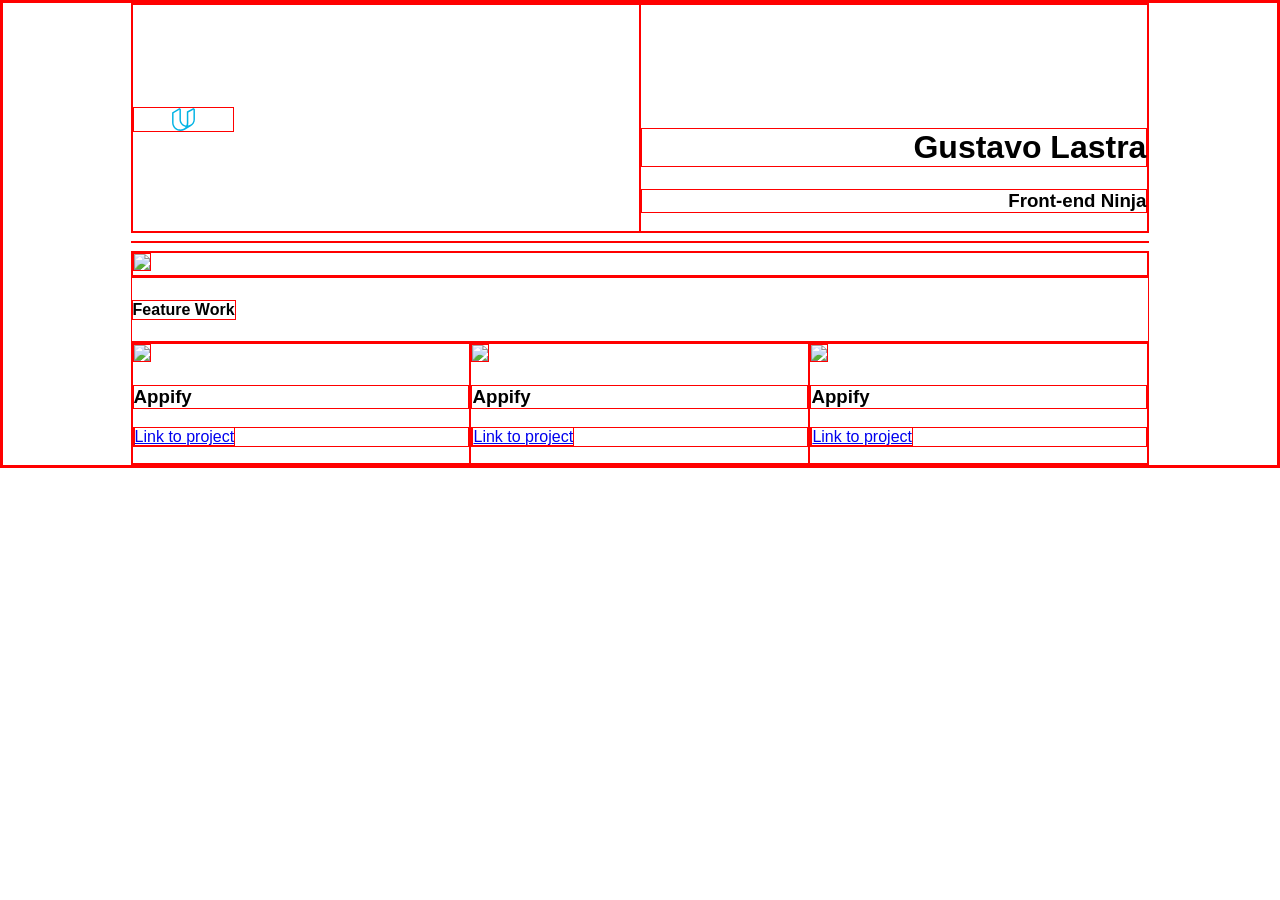
==== index.html @ 304ce361 "log y datos bien ubicados" ====
<!DOCTYPE html>
<html>
  <head>
    <meta charset="utf-8">
    <title>Portafolio</title>
    <link rel="stylesheet" href="style.css">
  </head>
  <body>
  <!--Row 0 header-->
        <div class="container">
          <div class="row">
            <div class="col-6 abajo">
              <img class="ulogo" alt="ulogo" src="UdacityLogo.svg">
            </div>
            <div class="col-6 derecha abajo">
              <h1>Gustavo Lastra</h1>
              <h3 >Front-end Ninja</h3>
            </div>
          </div>
          <hr>
    <!--Row 1 Favorite Project-->
          <div class="row">
            <div class="col-12">
              <img  src="./bootstrap-prestructure_files/1140x350">
            </div>
          </div>
    <!--Row 2 mini header-->
          <div class="row">
            <h4>Feature Work</h4>
          </div>
    <!--Row 3 more projects-->
          <div class="row">
            <div class="col-4">
              <img src="./bootstrap-prestructure_files/555x300">
              <h3>Appify</h3>
              <p><a href="http://github.com/">Link to project</a></p>
            </div>
            <div class="col-4">
              <img src="./bootstrap-prestructure_files/555x300">
              <h3>Appify</h3>
              <p><a href="http://github.com/">Link to project</a></p>
            </div>
            <div class="col-4">
              <img src="./bootstrap-prestructure_files/555x300">
              <h3>Appify</h3>
              <p><a href="http://github.com/">Link to project</a></p>
            </div>
          </div>
        </div>
    </body>
    </html>
---- style.css ----
*{
    font-family: sans-serif;
    border: 1px solid red !important;
}

* {
    -webkit-box-sizing: border-box;
    -moz-box-sizing: border-box;
    -ms-box-sizing: border-box;
    box-sizing: border-box;
}

img {
  max-width:100%;
  max-height:100%;
}
.abajo {
  padding-top: 10%;
}
.derecha {
  text-align:right;
}
.ulogo {
  width: 20%;
  height: 20%;
}

body {
  margin: 0;
}
.container {
  padding-right: 10%;
  padding-left: 10%;
  margin-right: auto;
  margin-left: auto;

}

.minirow {
  width: 100%;
}
.row {
    width: 100%;

    display: flex;
}

.col-1 {
    width: 8.33%;
}

.col-2 {
    width: 16.66%;
}

.col-3 {
    width: 25%;
}

.col-4 {
    width: 33.33%;
}

.col-5 {
    width: 41.66%;
}

.col-6 {
    width: 50%;
}

.col-7 {
    width: 58.33%;
}

.col-8 {
    width: 66.66%;
}

.col-9 {
    width: 75%;
}

.col-10 {
    width: 83.33%;
}

.col-11 {
    width: 91.66%;
}

.col-12 {
    width: 100%;
}
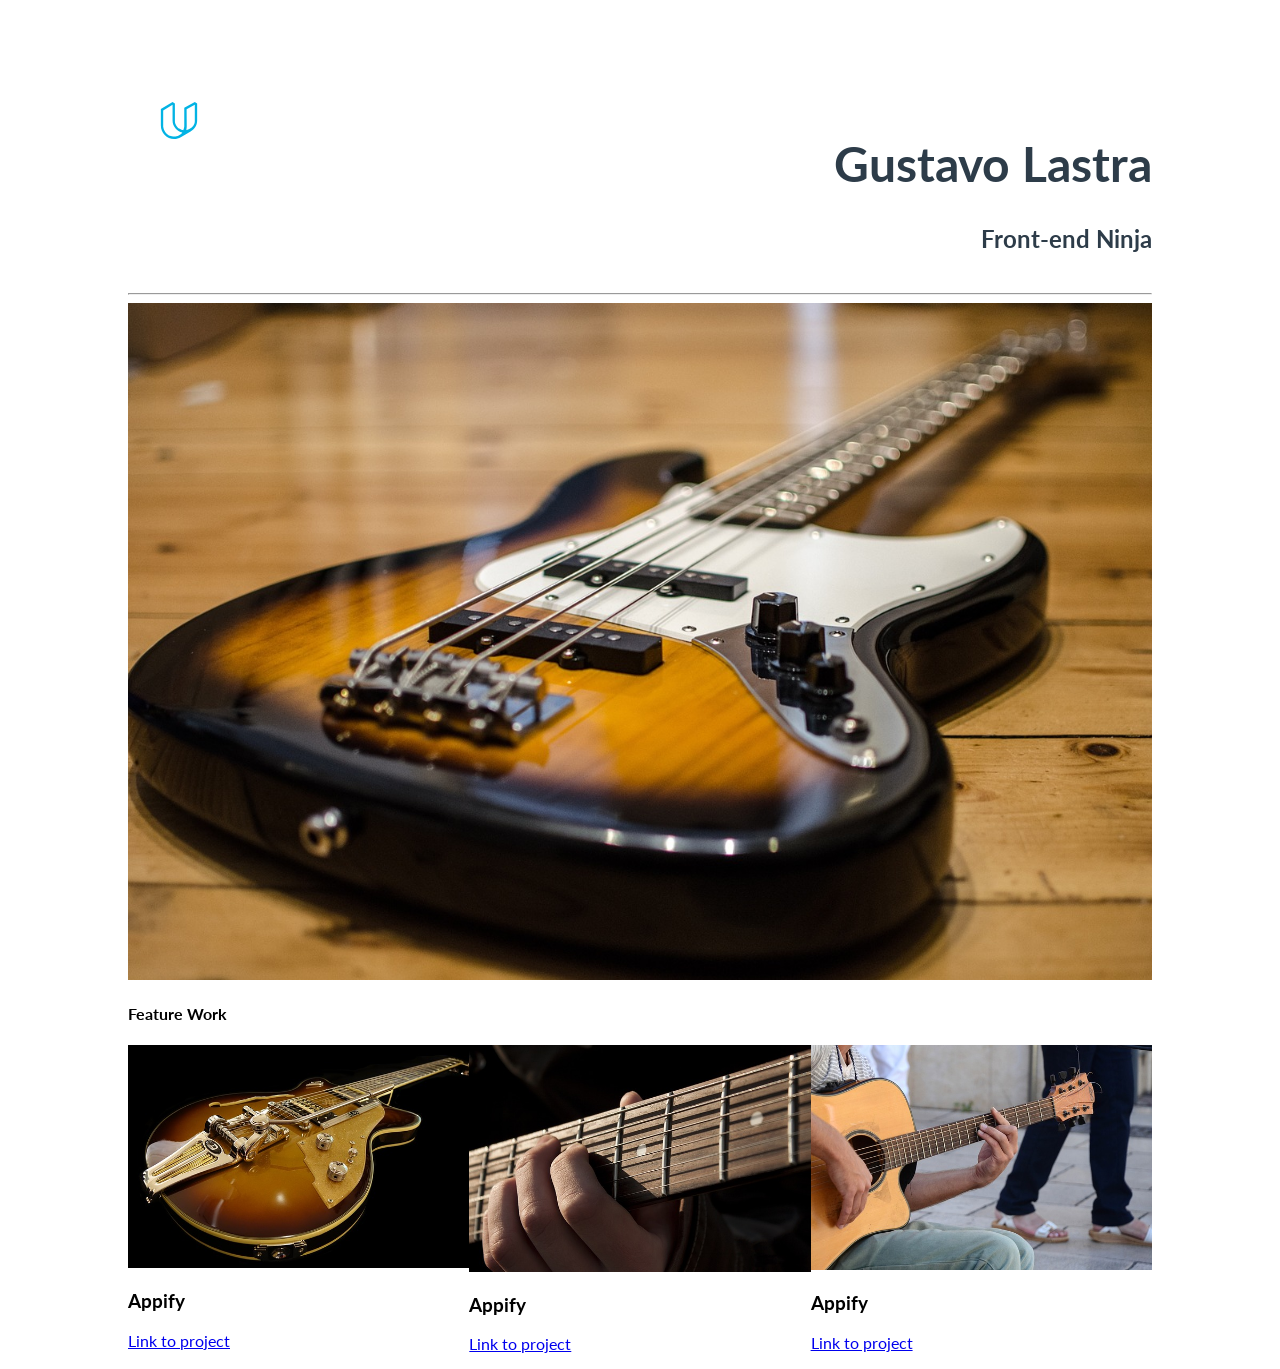
==== commit d895a4c2: "guitar images" ====
--- a/index.html
+++ b/index.html
@@ -3,25 +3,26 @@
   <head>
     <meta charset="utf-8">
     <title>Portafolio</title>
-    <link rel="stylesheet" href="style.css">
+    <link rel="stylesheet" href="style/style.css">
+    <link href="https://fonts.googleapis.com/css?family=Lato" rel="stylesheet">
   </head>
   <body>
   <!--Row 0 header-->
         <div class="container">
           <div class="row">
             <div class="col-6 abajo">
-              <img class="ulogo" alt="ulogo" src="UdacityLogo.svg">
+              <img class="ulogo" alt="ulogo" src="img/UdacityLogo.svg">
             </div>
-            <div class="col-6 derecha abajo">
+            <div class="col-6 derecha fontpersonal">
               <h1>Gustavo Lastra</h1>
-              <h3 >Front-end Ninja</h3>
+              <h4 >Front-end Ninja</h4>
             </div>
           </div>
           <hr>
     <!--Row 1 Favorite Project-->
           <div class="row">
             <div class="col-12">
-              <img  src="./bootstrap-prestructure_files/1140x350">
+              <img  src="img/bass-guitar.jpg" alt="BG">
             </div>
           </div>
     <!--Row 2 mini header-->
@@ -31,19 +32,25 @@
     <!--Row 3 more projects-->
           <div class="row">
             <div class="col-4">
-              <img src="./bootstrap-prestructure_files/555x300">
-              <h3>Appify</h3>
-              <p><a href="http://github.com/">Link to project</a></p>
+              <div class="minirow">
+                <img src="img/yplayer.jpg">
+                <h3>Appify</h3>
+                <p><a href="http://github.com/">Link to project</a></p>
+              </div>
             </div>
             <div class="col-4">
-              <img src="./bootstrap-prestructure_files/555x300">
-              <h3>Appify</h3>
-              <p><a href="http://github.com/">Link to project</a></p>
+              <div class="minirow">
+                <img src="img/fplayer.jpg">
+                <h3>Appify</h3>
+                <p><a href="http://github.com/">Link to project</a></p>
+              </div>
             </div>
             <div class="col-4">
-              <img src="./bootstrap-prestructure_files/555x300">
-              <h3>Appify</h3>
-              <p><a href="http://github.com/">Link to project</a></p>
+              <div class="minirow">
+                <img src="img/gplayer.jpg">
+                <h3>Appify</h3>
+                <p><a href="http://github.com/">Link to project</a></p>
+              </div>
             </div>
           </div>
         </div>
--- a/style/style.css
+++ b/style/style.css
@@ -0,0 +1,101 @@
+*{
+    font-family: 'Lato', sans-serif;
+    //border: 1px solid red !important;
+}
+
+* {
+    -webkit-box-sizing: border-box;
+    -moz-box-sizing: border-box;
+    -ms-box-sizing: border-box;
+    box-sizing: border-box;
+}
+hr {
+  color: #7d97ad
+}
+img {
+  max-width:100%;
+  max-height:100%;
+}
+.minirow {
+  max-height: 500px;
+}
+.abajo {
+  padding-top: 10%;
+}
+.derecha {
+  text-align:right;
+}
+.ulogo {
+  width: 20%;
+  height: 20%;
+}
+.fontpersonal {
+  padding-top:10%;
+  color: #2d3c49;
+  font-size:150%;
+}
+
+body {
+  margin: 0;
+}
+.container {
+  padding-right: 10%;
+  padding-left: 10%;
+  margin-right: auto;
+  margin-left: auto;
+
+}
+
+.row {
+    width: 100%;
+
+    display: flex;
+}
+
+.col-1 {
+    width: 8.33%;
+}
+
+.col-2 {
+    width: 16.66%;
+}
+
+.col-3 {
+    width: 25%;
+}
+
+.col-4 {
+    width: 33.33%;
+}
+
+.col-5 {
+    width: 41.66%;
+}
+
+.col-6 {
+    width: 50%;
+}
+
+.col-7 {
+    width: 58.33%;
+}
+
+.col-8 {
+    width: 66.66%;
+}
+
+.col-9 {
+    width: 75%;
+}
+
+.col-10 {
+    width: 83.33%;
+}
+
+.col-11 {
+    width: 91.66%;
+}
+
+.col-12 {
+    width: 100%;
+}
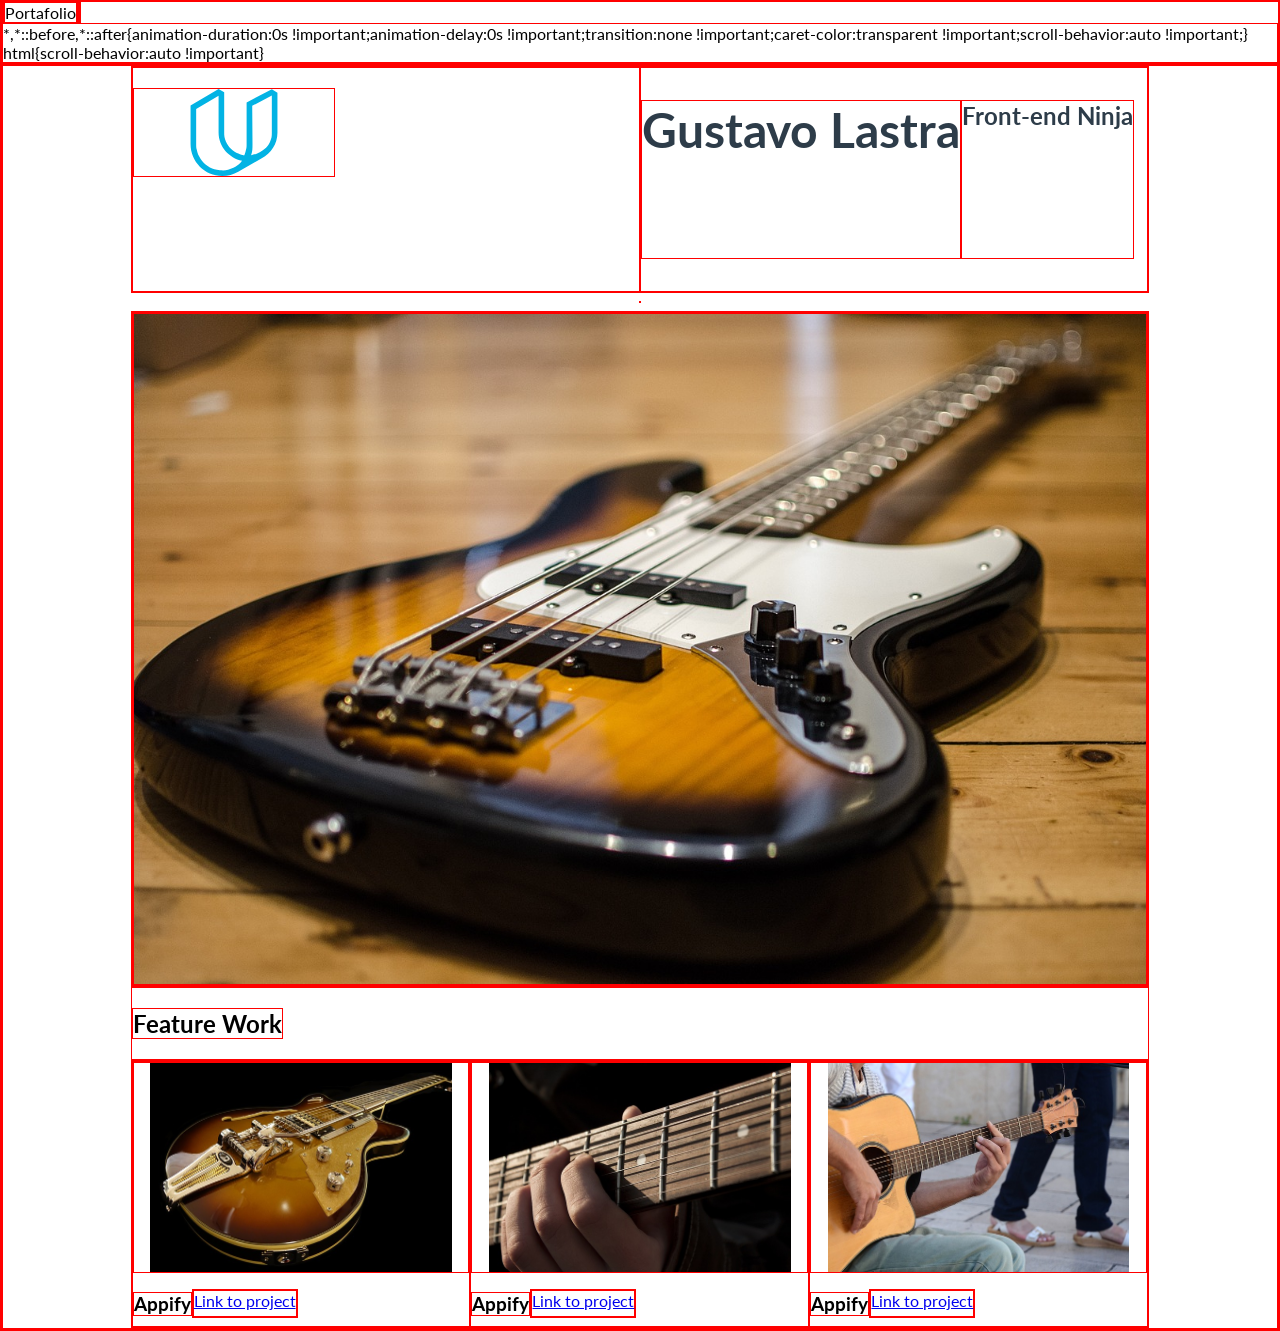
==== commit 0697fef4: "project with bootstrap" ====
--- a/index.html
+++ b/index.html
@@ -15,42 +15,36 @@
             </div>
             <div class="col-6 derecha fontpersonal">
               <h1>Gustavo Lastra</h1>
-              <h4 >Front-end Ninja</h4>
+              <h4>Front-end Ninja</h4>
             </div>
           </div>
           <hr>
     <!--Row 1 Favorite Project-->
           <div class="row">
             <div class="col-12">
-              <img  src="img/bass-guitar.jpg" alt="BG">
+              <img  src="img/bass-guitar.jpg"  alt="BG">
             </div>
           </div>
     <!--Row 2 mini header-->
           <div class="row">
-            <h4>Feature Work</h4>
+            <h2>Feature Work</h2>
           </div>
     <!--Row 3 more projects-->
-          <div class="row">
+          <div class="row ">
             <div class="col-4">
-              <div class="minirow">
-                <img src="img/yplayer.jpg">
+                <img src="img/yplayer.jpg" class="img-responsive ">
                 <h3>Appify</h3>
                 <p><a href="http://github.com/">Link to project</a></p>
-              </div>
             </div>
             <div class="col-4">
-              <div class="minirow">
-                <img src="img/fplayer.jpg">
+                <img src="img/fplayer.jpg" class="img-responsive ">
                 <h3>Appify</h3>
                 <p><a href="http://github.com/">Link to project</a></p>
-              </div>
             </div>
             <div class="col-4">
-              <div class="minirow">
-                <img src="img/gplayer.jpg">
+                <img src="img/gplayer.jpg" class="img-responsive ">
                 <h3>Appify</h3>
                 <p><a href="http://github.com/">Link to project</a></p>
-              </div>
             </div>
           </div>
         </div>
--- a/style/style.css
+++ b/style/style.css
@@ -1,13 +1,16 @@
 *{
     font-family: 'Lato', sans-serif;
-    //border: 1px solid red !important;
+    border: 1px solid red !important;
 }
 
-* {
+*{
     -webkit-box-sizing: border-box;
     -moz-box-sizing: border-box;
     -ms-box-sizing: border-box;
     box-sizing: border-box;
+    display: flex;
+    flex-wrap: wrap;
+
 }
 hr {
   color: #7d97ad
@@ -16,21 +19,16 @@
   max-width:100%;
   max-height:100%;
 }
-.minirow {
-  max-height: 500px;
-}
-.abajo {
-  padding-top: 10%;
-}
+
 .derecha {
   text-align:right;
 }
 .ulogo {
-  width: 20%;
-  height: 20%;
+  margin-top: 4%;
+  width: 40%;
+  height: 40%;
 }
 .fontpersonal {
-  padding-top:10%;
   color: #2d3c49;
   font-size:150%;
 }
@@ -44,12 +42,15 @@
   margin-right: auto;
   margin-left: auto;
 
+
+
+
 }
 
 .row {
     width: 100%;
+    display: flex;
 
-    display: flex;
 }
 
 .col-1 {
@@ -99,3 +100,16 @@
 .col-12 {
     width: 100%;
 }
+.img-responsive {
+  display: block;
+  padding-right: 5%;
+  padding-left: 5%;
+  margin-right: auto;
+  margin-left: auto;
+  width: 100% !important;
+  height: 80%;
+
+
+
+
+}
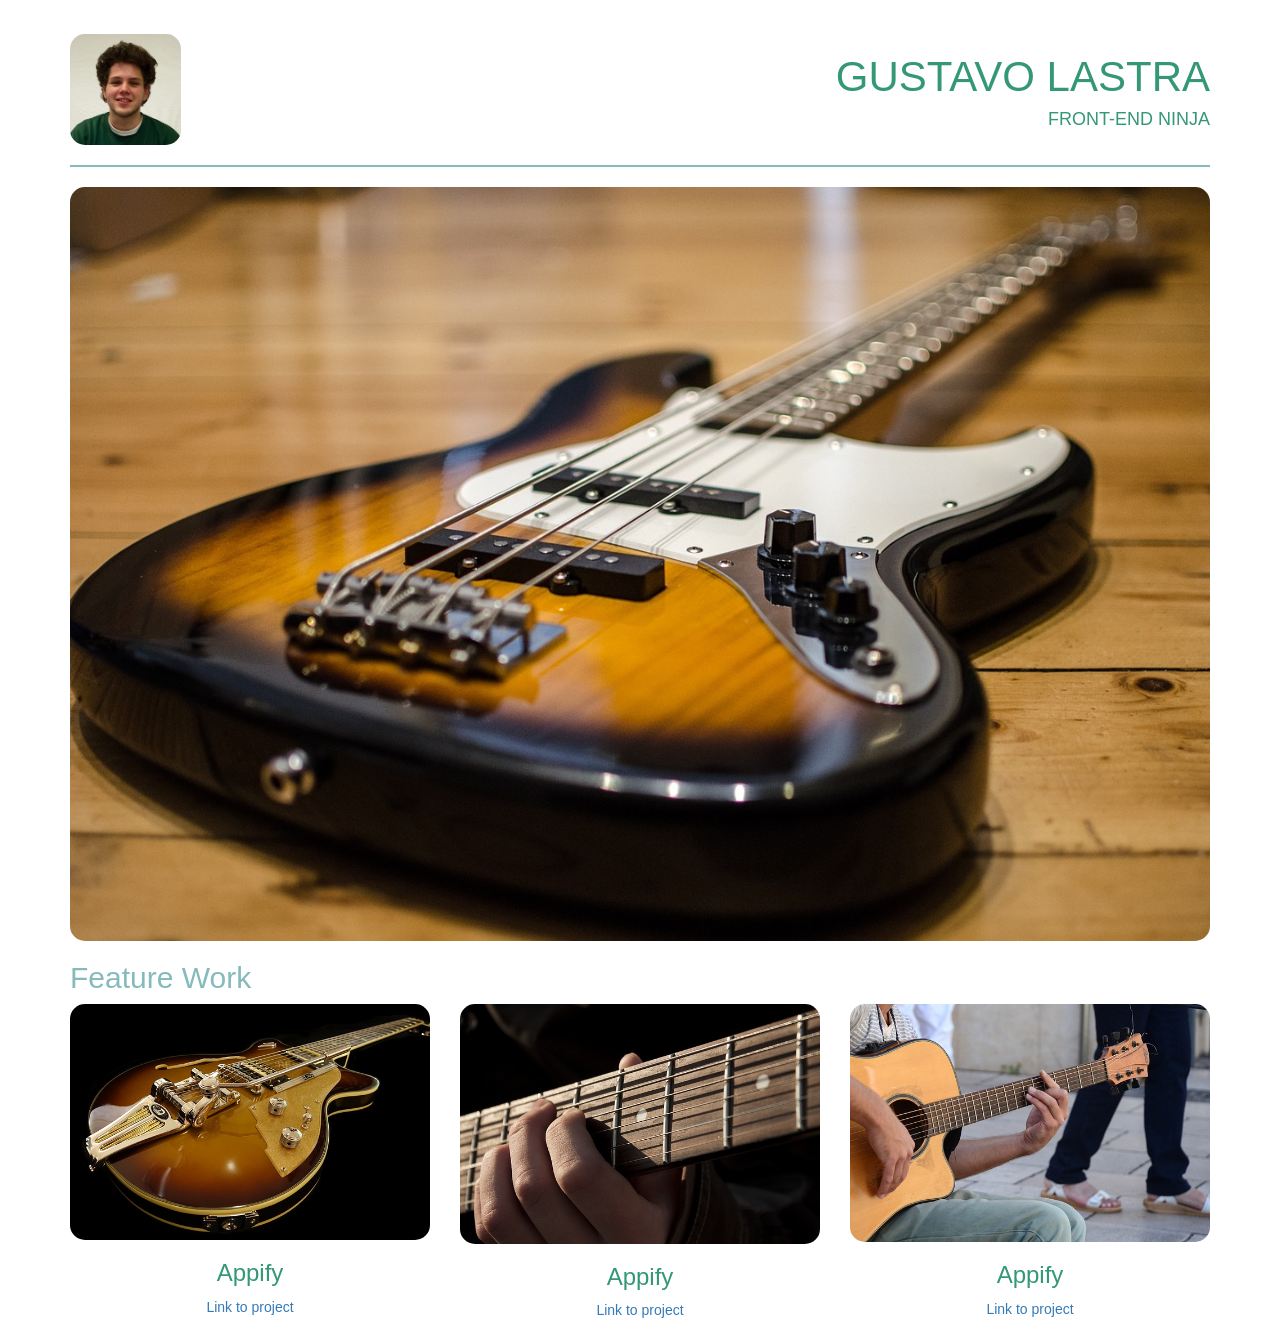
==== commit 914a3a02: "Deleting stuff" ====
--- a/index.html
+++ b/index.html
@@ -1,48 +1,53 @@
 <!DOCTYPE html>
-<html>
+<html lang="en">
   <head>
     <meta charset="utf-8">
+    <meta http-equiv="X-UA-Compatible" content="IE=edge">
+    <meta name="viewport" content="width=device-width, initial-scale=1">
     <title>Portafolio</title>
-    <link rel="stylesheet" href="style/style.css">
+    <link rel="stylesheet" href="css/bootstrap.css">
+    <link rel="stylesheet" href="css/styles.css">
     <link href="https://fonts.googleapis.com/css?family=Lato" rel="stylesheet">
   </head>
   <body>
   <!--Row 0 header-->
         <div class="container">
-          <div class="row">
-            <div class="col-6 abajo">
-              <img class="ulogo" alt="ulogo" src="img/UdacityLogo.svg">
+          <div class="row firstrow">
+            <div class="col-md-6">
+              <img class="Gus img-responsive" alt="My Foto" src="img/Gustavo.jpg">
             </div>
-            <div class="col-6 derecha fontpersonal">
-              <h1>Gustavo Lastra</h1>
+            <div class="col-md-6 text-right text-uppercase">
+              <h1 class="text-thin title-super">Gustavo Lastra</h1>
               <h4>Front-end Ninja</h4>
             </div>
           </div>
           <hr>
     <!--Row 1 Favorite Project-->
           <div class="row">
-            <div class="col-12">
-              <img  src="img/bass-guitar.jpg"  alt="BG">
+            <div class="col-md-12">
+              <img class ="img-responsive img-rounded" src="img/bass-guitar.jpg"  alt="BG">
             </div>
           </div>
     <!--Row 2 mini header-->
           <div class="row">
-            <h2>Feature Work</h2>
+            <div class="col-md-12">
+              <h2 class="text-features">Feature Work</h2>
+            </div>
           </div>
     <!--Row 3 more projects-->
-          <div class="row ">
-            <div class="col-4">
-                <img src="img/yplayer.jpg" class="img-responsive ">
+          <div class="row text-center">
+            <div class="col-md-4">
+                <img src="img/yplayer.jpg" class="img-responsive img-rounded " >
                 <h3>Appify</h3>
                 <p><a href="http://github.com/">Link to project</a></p>
             </div>
-            <div class="col-4">
-                <img src="img/fplayer.jpg" class="img-responsive ">
+            <div class="col-md-4">
+                <img src="img/fplayer.jpg" class="img-responsive img-rounded " >
                 <h3>Appify</h3>
                 <p><a href="http://github.com/">Link to project</a></p>
             </div>
-            <div class="col-4">
-                <img src="img/gplayer.jpg" class="img-responsive ">
+            <div class="col-md-4">
+                <img src="img/gplayer.jpg" class="img-responsive img-rounded ">
                 <h3>Appify</h3>
                 <p><a href="http://github.com/">Link to project</a></p>
             </div>
--- a/css/styles.css
+++ b/css/styles.css
@@ -0,0 +1,35 @@
+*{
+    font-family: 'Lato', sans-serif;
+    //border: 1px solid #349c63 !important;
+}
+body {
+  color: #349876;
+  font-weight: 300;
+}
+hr {
+  border: none;
+    height: 2px;
+    /* Set the hr color */
+    //color: #333; /* old IE */
+    background-color: #86BBBB; /* Modern Browsers */
+}
+.firstrow {
+  margin-top: 3%;
+}
+.text-features {
+  color: #86BBBB;
+}
+.text-thin {
+  font-weight: 100px;
+}
+.Gus {
+  width: 20%;
+  height: 20%;
+  border-radius: 15px;
+}
+.title-super {
+  font-size: 300%;
+}
+.img-rounded {
+  border-radius: 15px;
+}
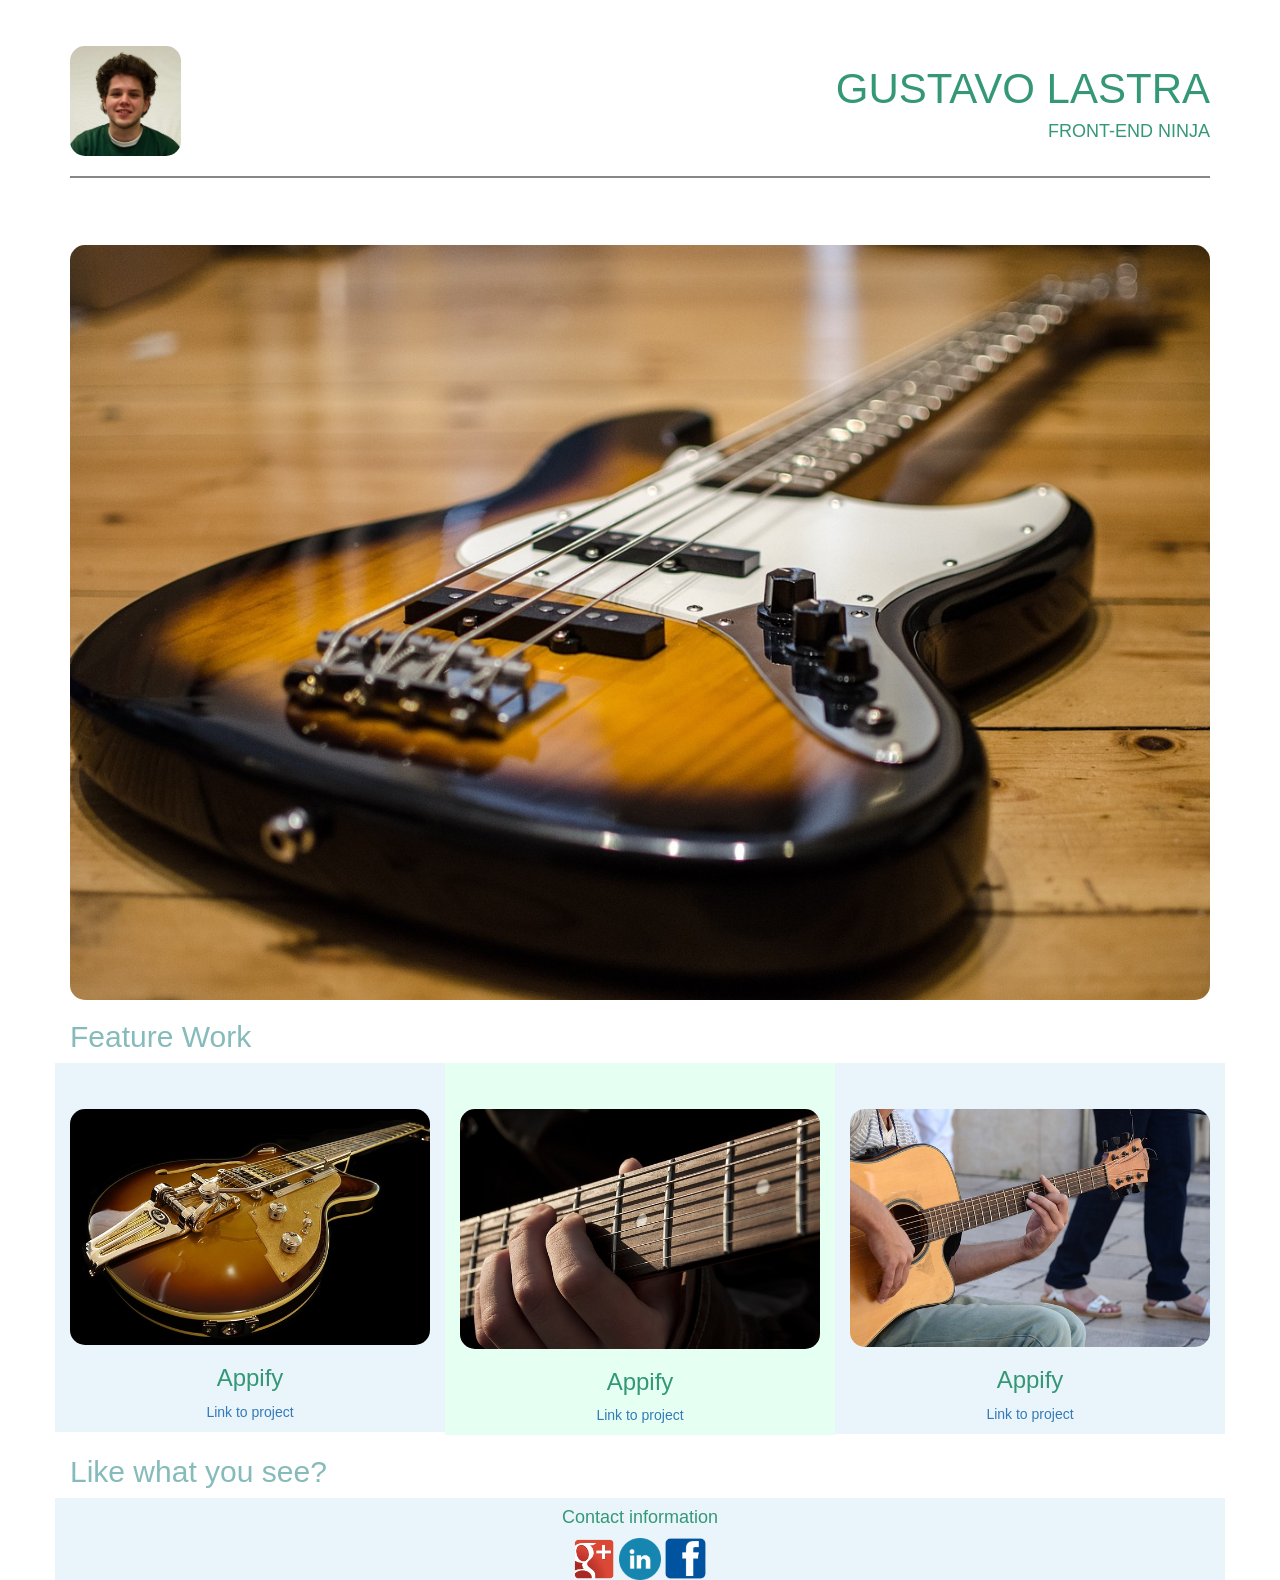
==== commit 588c98fa: "Udacity retro 1" ====
--- a/index.html
+++ b/index.html
@@ -12,7 +12,7 @@
   <body>
   <!--Row 0 header-->
         <div class="container">
-          <div class="row firstrow">
+          <header class="row firstrow">
             <div class="col-md-6">
               <img class="Gus img-responsive" alt="My Foto" src="img/Gustavo.jpg">
             </div>
@@ -20,12 +20,12 @@
               <h1 class="text-thin title-super">Gustavo Lastra</h1>
               <h4>Front-end Ninja</h4>
             </div>
-          </div>
+          </header>
           <hr>
     <!--Row 1 Favorite Project-->
           <div class="row">
-            <div class="col-md-12">
-              <img class ="img-responsive img-rounded" src="img/bass-guitar.jpg"  alt="BG">
+            <div class="col-md-12 firstrow">
+              <img class ="img-responsive img-rounded " src="img/bass-guitar.jpg"  alt="BG">
             </div>
           </div>
     <!--Row 2 mini header-->
@@ -36,20 +36,43 @@
           </div>
     <!--Row 3 more projects-->
           <div class="row text-center">
-            <div class="col-md-4">
-                <img src="img/yplayer.jpg" class="img-responsive img-rounded " >
+            <section class="col-md-4 firstrow background">
+                <img src="img/yplayer.jpg" class="img-responsive img-rounded ">
                 <h3>Appify</h3>
                 <p><a href="http://github.com/">Link to project</a></p>
-            </div>
-            <div class="col-md-4">
-                <img src="img/fplayer.jpg" class="img-responsive img-rounded " >
+            </section>
+            <section class="col-md-4 firstrow backgroundd">
+                <img src="img/fplayer.jpg" class="img-responsive img-rounded ">
                 <h3>Appify</h3>
                 <p><a href="http://github.com/">Link to project</a></p>
-            </div>
-            <div class="col-md-4">
+            </section>
+            <section class="col-md-4 firstrow background">
                 <img src="img/gplayer.jpg" class="img-responsive img-rounded ">
                 <h3>Appify</h3>
                 <p><a href="http://github.com/">Link to project</a></p>
+            </section>
+          </div>
+
+          <div class="row">
+            <div class="col-md-12">
+              <h2 class="text-features">Like what you see?</h2>
+            </div>
+          </div>
+
+          <div class="row text-center background">
+            <div class="col-md-12">
+              <footer>
+                <h4>Contact information</h4>
+                <a href="mailto:Gustavo.Lastrac@gmail.com?Subject=Hello%20again" target="_top"">
+                  <img src="img/google.png" alt="HTML tutorial" style="width:42px;height:42px;border:0;">
+                </a>
+                <a href="https://www.linkedin.com/in/gustavolastra?trk=nav_responsive_tab_profile_pic">
+                  <img src="img/Linkedin.png" alt="HTML tutorial" style="width:42px;height:42px;border:0;">
+                </a>
+                <a href="https://www.facebook.com/tupupilaenmipupila">
+                  <img src="img/face.png" alt="HTML tutorial" style="width:42px;height:42px;border:0;">
+                </a>
+              </footer>
             </div>
           </div>
         </div>
--- a/css/styles.css
+++ b/css/styles.css
@@ -1,35 +1,47 @@
 *{
-    font-family: 'Lato', sans-serif;
-    //border: 1px solid #349c63 !important;
+    font-family: "Lato", sans-serif;
 }
+
 body {
   color: #349876;
   font-weight: 300;
 }
+
 hr {
   border: none;
     height: 2px;
-    /* Set the hr color */
-    //color: #333; /* old IE */
-    background-color: #86BBBB; /* Modern Browsers */
+    background-color: #868888;
 }
+
 .firstrow {
-  margin-top: 3%;
+  padding-top: 4%;
 }
+
 .text-features {
-  color: #86BBBB;
+  color: #86bbbb;
 }
+
 .text-thin {
-  font-weight: 100px;
+  font-weight: 100;
 }
+
 .Gus {
   width: 20%;
   height: 20%;
   border-radius: 15px;
 }
+
 .title-super {
   font-size: 300%;
 }
+
 .img-rounded {
   border-radius: 15px;
 }
+
+.background {
+  background-color: #eaf4fb;
+}
+.backgroundd {
+  background-color: #e5fff2;
+}
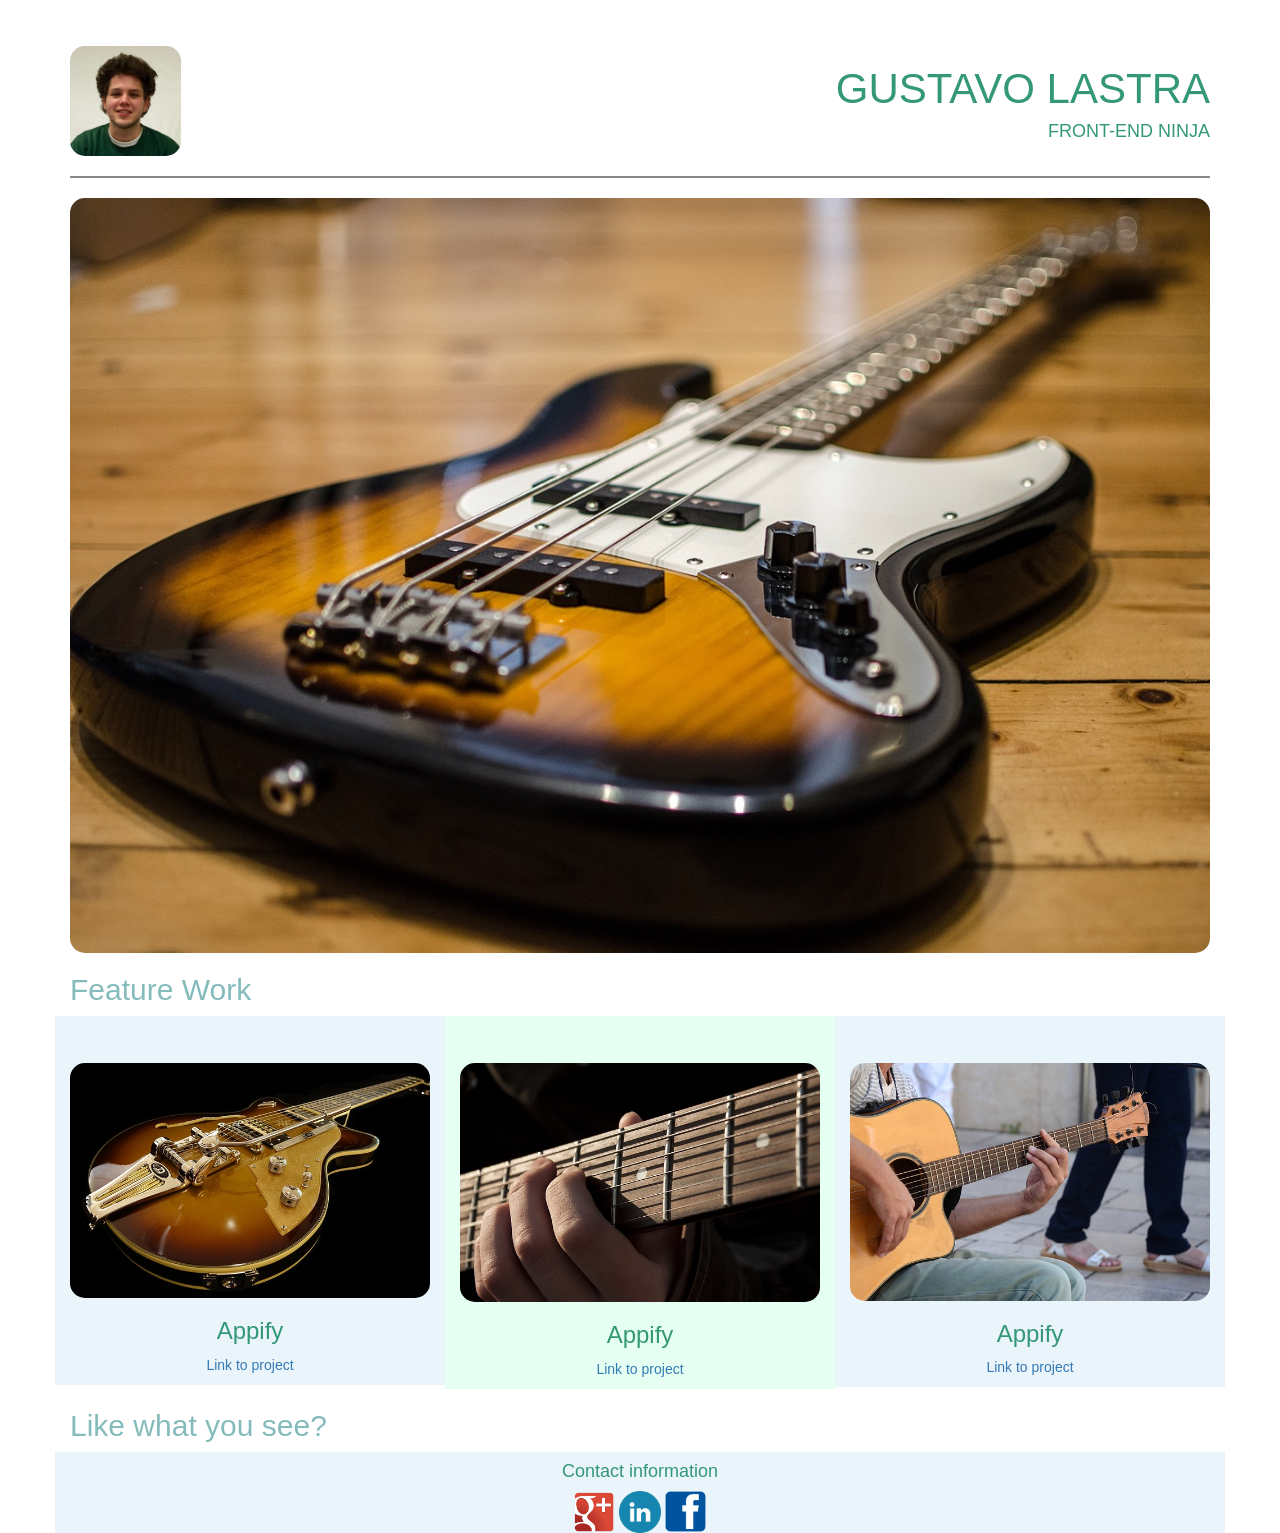
==== commit 95bcb5a6: "Udacity retro mod" ====
--- a/index.html
+++ b/index.html
@@ -24,7 +24,7 @@
           <hr>
     <!--Row 1 Favorite Project-->
           <div class="row">
-            <div class="col-md-12 firstrow">
+            <div class="col-md-12">
               <img class ="img-responsive img-rounded " src="img/bass-guitar.jpg"  alt="BG">
             </div>
           </div>
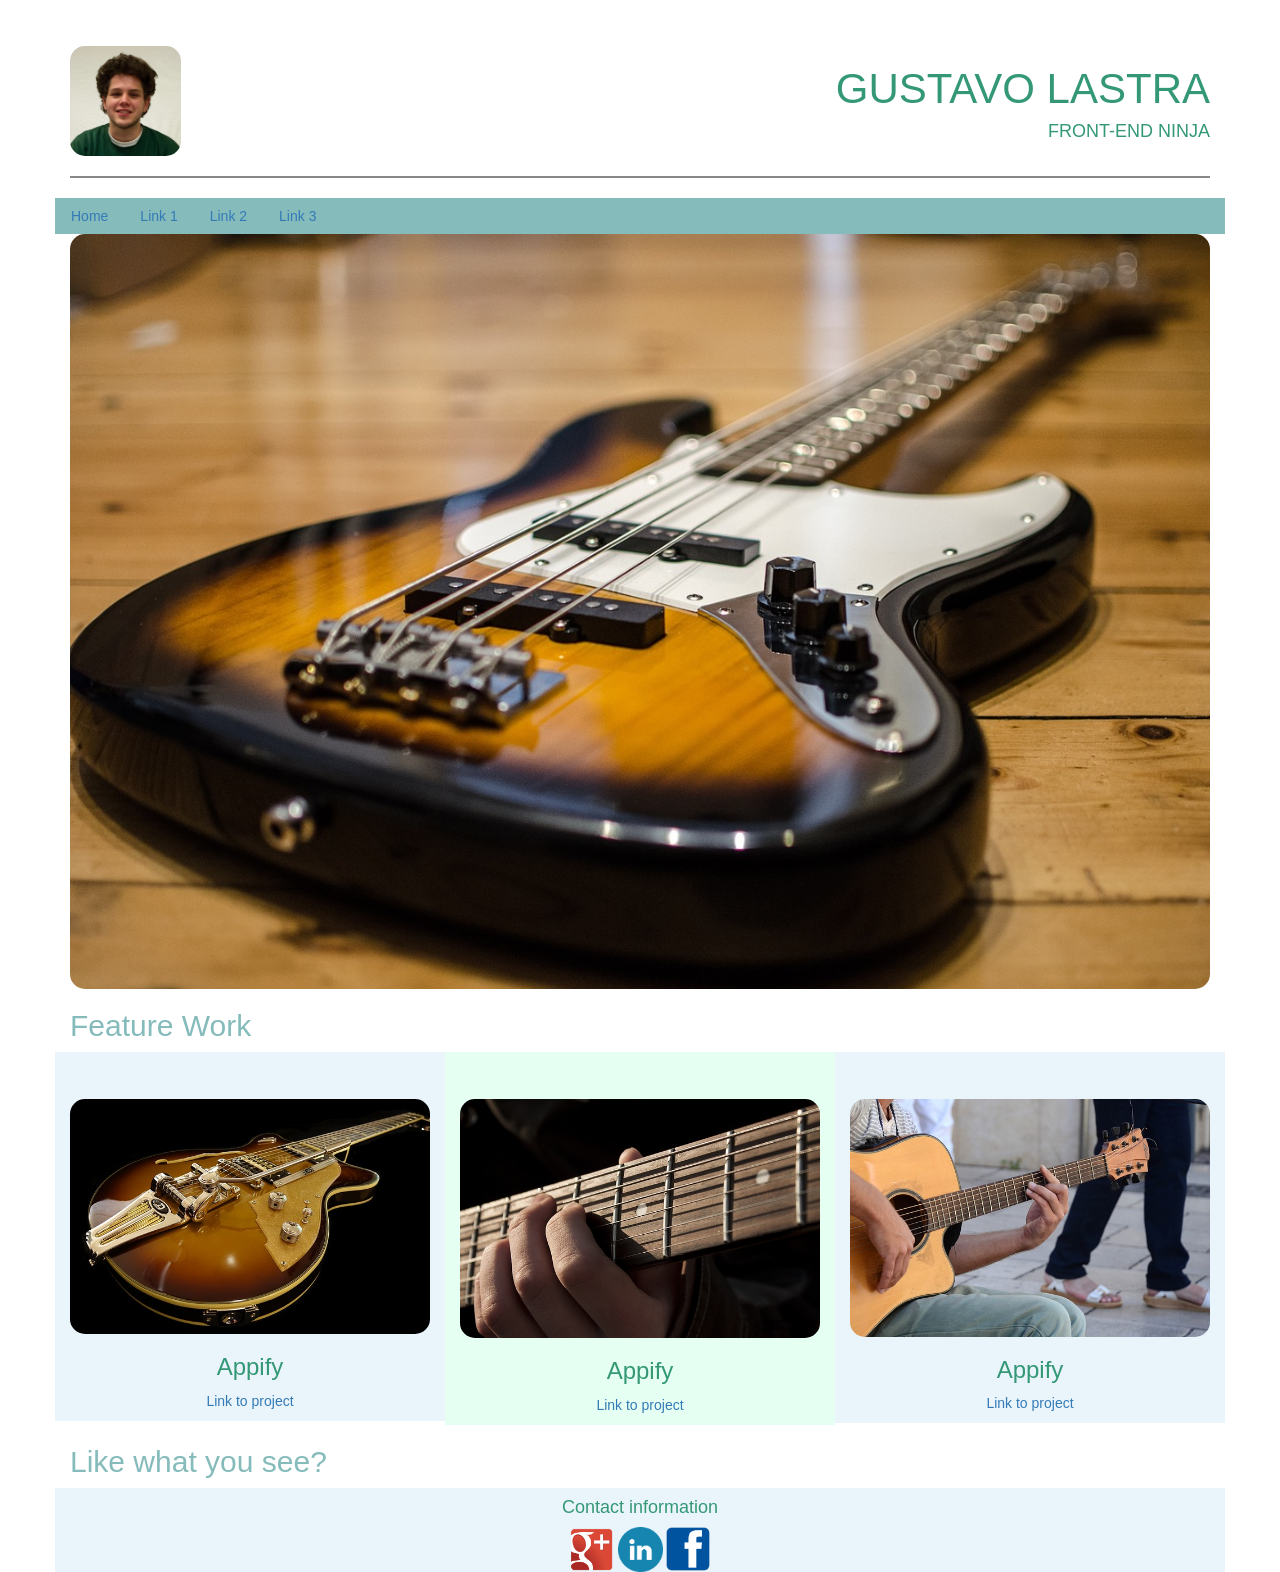
==== commit 8bf871b1: "nav" ====
--- a/index.html
+++ b/index.html
@@ -8,8 +8,10 @@
     <link rel="stylesheet" href="css/bootstrap.css">
     <link rel="stylesheet" href="css/styles.css">
     <link href="https://fonts.googleapis.com/css?family=Lato" rel="stylesheet">
+    <link rel="shortcut icon" href="img/favicon.png" alt="fav" type="image/x-icon">
   </head>
   <body>
+
   <!--Row 0 header-->
         <div class="container">
           <header class="row firstrow">
@@ -22,6 +24,22 @@
             </div>
           </header>
           <hr>
+          <nav class="w3-top row">
+            <ul class="w3-navbar w3-blue">
+              <section >
+                <li><a href="#" class=" w3-hide-medium w3-hide-large">Home</a></li>
+              </section>
+              <section>
+                <li><a href="#" w3-hide-medium w3-hide-large>Link 1</a></li>
+              </section>
+              <section >
+                <li><a href="#" w3-hide-medium w3-hide-large>Link 2</a></li>
+              </section>
+              <section >
+                <li><a href="#" w3-hide-small>Link 3</a></li>
+              </section>
+            </ul>
+          </nav>
     <!--Row 1 Favorite Project-->
           <div class="row">
             <div class="col-md-12">
@@ -37,17 +55,17 @@
     <!--Row 3 more projects-->
           <div class="row text-center">
             <section class="col-md-4 firstrow background">
-                <img src="img/yplayer.jpg" class="img-responsive img-rounded ">
+                <img src="img/yplayer.jpg" alt="G1" class="img-responsive img-rounded ">
                 <h3>Appify</h3>
                 <p><a href="http://github.com/">Link to project</a></p>
             </section>
             <section class="col-md-4 firstrow backgroundd">
-                <img src="img/fplayer.jpg" class="img-responsive img-rounded ">
+                <img src="img/fplayer.jpg" alt="G2" class="img-responsive img-rounded ">
                 <h3>Appify</h3>
                 <p><a href="http://github.com/">Link to project</a></p>
             </section>
             <section class="col-md-4 firstrow background">
-                <img src="img/gplayer.jpg" class="img-responsive img-rounded ">
+                <img src="img/gplayer.jpg" alt="G3" class="img-responsive img-rounded ">
                 <h3>Appify</h3>
                 <p><a href="http://github.com/">Link to project</a></p>
             </section>
@@ -63,14 +81,14 @@
             <div class="col-md-12">
               <footer>
                 <h4>Contact information</h4>
-                <a href="mailto:Gustavo.Lastrac@gmail.com?Subject=Hello%20again" target="_top"">
-                  <img src="img/google.png" alt="HTML tutorial" style="width:42px;height:42px;border:0;">
+                <a href="mailto:Gustavo.Lastrac@gmail.com?Subject=Hello%20again" target="_top">
+                  <img src="img/google.png" alt="HTML tutorial" class="logo">
                 </a>
                 <a href="https://www.linkedin.com/in/gustavolastra?trk=nav_responsive_tab_profile_pic">
-                  <img src="img/Linkedin.png" alt="HTML tutorial" style="width:42px;height:42px;border:0;">
+                  <img src="img/Linkedin.png" alt="HTML tutorial" class="logo">
                 </a>
                 <a href="https://www.facebook.com/tupupilaenmipupila">
-                  <img src="img/face.png" alt="HTML tutorial" style="width:42px;height:42px;border:0;">
+                  <img src="img/face.png" alt="HTML tutorial" class="logo">
                 </a>
               </footer>
             </div>
--- a/css/styles.css
+++ b/css/styles.css
@@ -42,6 +42,54 @@
 .background {
   background-color: #eaf4fb;
 }
+
 .backgroundd {
   background-color: #e5fff2;
 }
+
+.logo{
+  width:45px;
+  height:45px;
+  border:0;
+}
+
+.w3-navbar button {
+  border:none;
+  padding:8px 16px;
+  display:block;
+}
+
+.w3-navbar li button{
+  cursor:pointer;
+}
+
+.w3-blue, .w3-hover-blue:hover {
+    color: #fff!important;
+    background-color: #86bbbb!important;
+}
+
+@media screen and (max-width: 600px)
+.w3-topnav, .w3-navbar {
+    text-align: center;
+}
+
+.w3-navbar {
+    list-style-type: none;
+    margin: 0;
+    padding: 0;
+    overflow: hidden;
+}
+
+.w3-navbar li{float:left}.w3-navbar li a,.w3-navitem,.w3-navbar li .w3-btn,.w3-navbar li .w3-input{display:block;padding:8px 16px}.w3-navbar li .w3-btn,.w3-navbar li .w3-input{border:none;outline:none;width:100%}
+.w3-navbar li a:hover{color:#000;background-color:#ccc}
+.w3-navbar .w3-dropdown-hover,.w3-navbar .w3-dropdown-click{position:static}
+.w3-navbar .w3-dropdown-hover:hover,.w3-navbar .w3-dropdown-hover:first-child,.w3-navbar .w3-dropdown-click:hover{background-color:#ccc;color:#000}
+.w3-navbar a,.w3-topnav a,.w3-sidenav a,.w3-dropdown-content a,.w3-accordion-content a,.w3-dropnav a{text-decoration:none!important}
+.w3-navbar .w3-opennav.w3-right{float:right!important}.w3-topnav{padding:8px 8px}
+
+.w3-topnav a{padding:0 8px;border-bottom:3px solid transparent;-webkit-transition:border-bottom .25s;transition:border-bottom .25s}
+.w3-topnav a:hover{border-bottom:3px solid #fff}.w3-topnav .w3-dropdown-hover a{border-bottom:0}
+
+@media screen and (max-width:600px){.w3-topnav a{display:block}.w3-navbar li:not(.w3-opennav){float:none;width:100%!important}.w3-navbar li.w3-right{float:none!important}}
+@media screen and (max-width:600px){.w3-topnav .w3-dropdown-hover .w3-dropdown-content,.w3-navbar .w3-dropdown-click .w3-dropdown-content,.w3-navbar .w3-dropdown-hover .w3-dropdown-content{position:relative}}
+@media screen and (max-width:600px){.w3-topnav,.w3-navbar{text-align:center}}
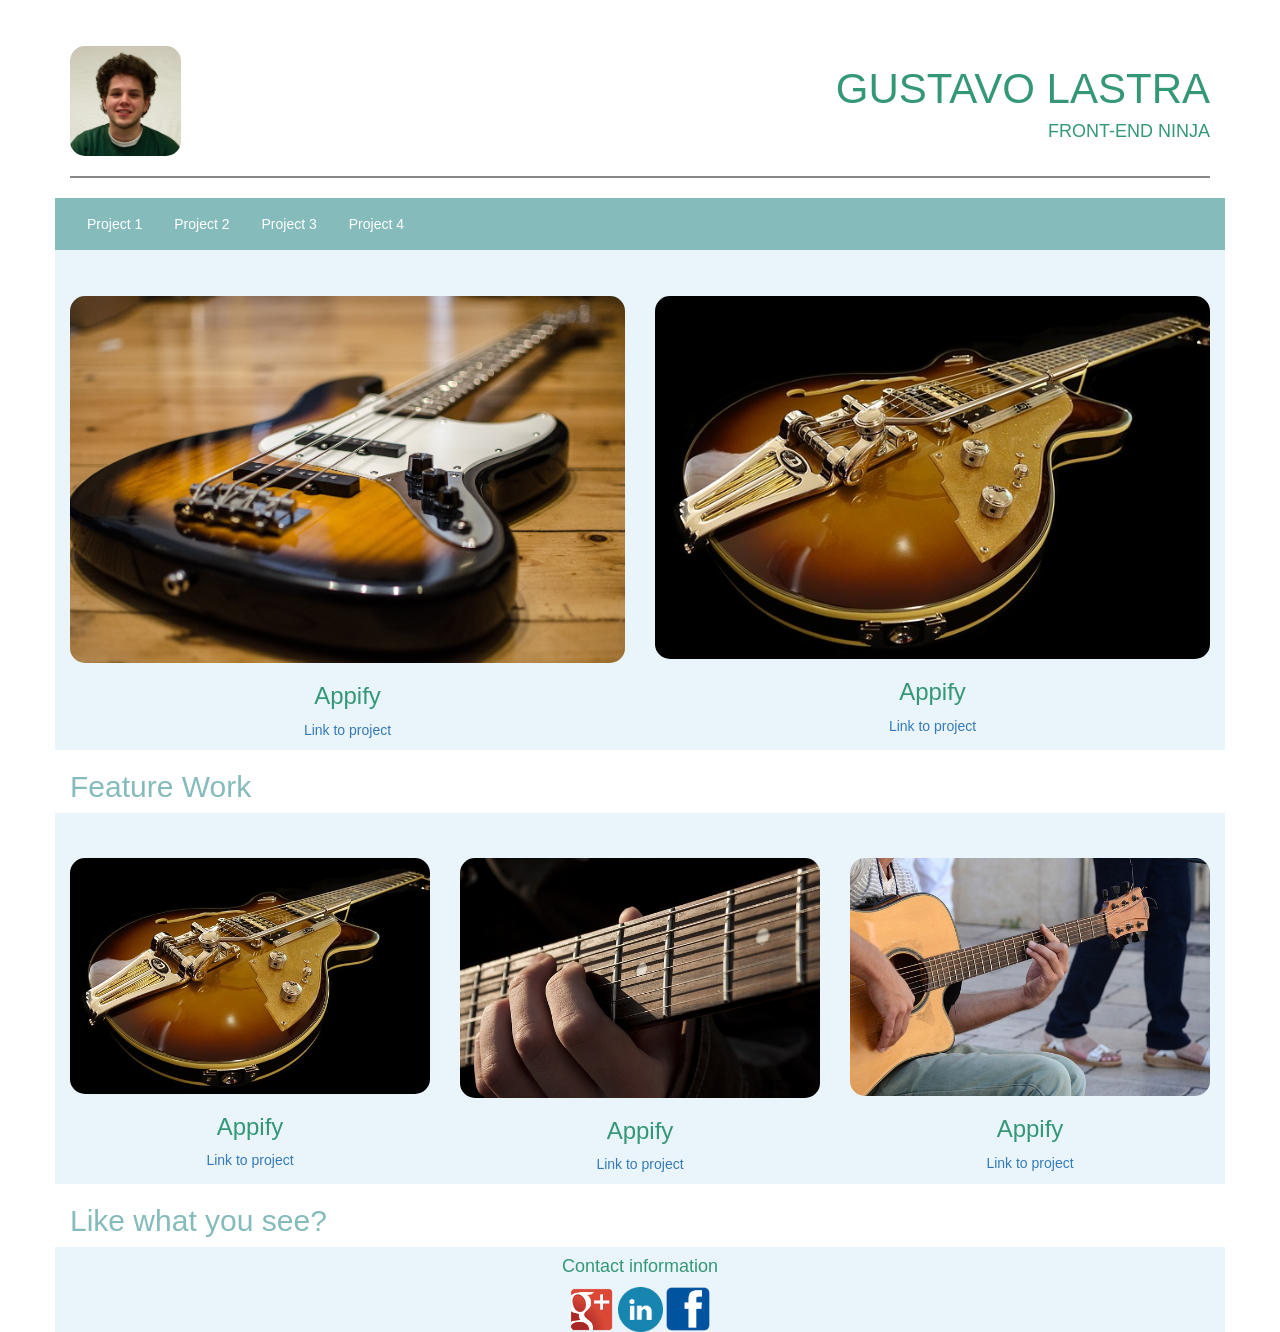
==== commit 98775ccd: "with nav" ====
--- a/index.html
+++ b/index.html
@@ -24,27 +24,34 @@
             </div>
           </header>
           <hr>
-          <nav class="w3-top row">
+          <nav class="row">
             <ul class="w3-navbar w3-blue">
               <section >
-                <li><a href="#" class=" w3-hide-medium w3-hide-large">Home</a></li>
+                <li><a href="#" class="tab">Project 1</a></li>
               </section>
               <section>
-                <li><a href="#" w3-hide-medium w3-hide-large>Link 1</a></li>
+                <li><a href="#" class="tab">Project 2</a></li>
               </section>
               <section >
-                <li><a href="#" w3-hide-medium w3-hide-large>Link 2</a></li>
+                <li><a href="#" class="tab">Project 3</a></li>
               </section>
               <section >
-                <li><a href="#" w3-hide-small>Link 3</a></li>
+                <li><a href="#" class="tab">Project 4</a></li>
               </section>
             </ul>
           </nav>
     <!--Row 1 Favorite Project-->
-          <div class="row">
-            <div class="col-md-12">
+          <div class="row text-center firstrow background">
+            <div class="col-md-6">
               <img class ="img-responsive img-rounded " src="img/bass-guitar.jpg"  alt="BG">
+              <h3>Appify</h3>
+              <p><a href="http://github.com/">Link to project</a></p>
             </div>
+            <section class="col-md-6">
+                <img src="img/yplayer.jpg" alt="G1" class="img-responsive img-rounded ">
+                <h3>Appify</h3>
+                <p><a href="http://github.com/">Link to project</a></p>
+            </section>
           </div>
     <!--Row 2 mini header-->
           <div class="row">
@@ -53,18 +60,18 @@
             </div>
           </div>
     <!--Row 3 more projects-->
-          <div class="row text-center">
-            <section class="col-md-4 firstrow background">
+          <div class="row text-center firstrow background">
+            <section class="col-md-4">
                 <img src="img/yplayer.jpg" alt="G1" class="img-responsive img-rounded ">
                 <h3>Appify</h3>
                 <p><a href="http://github.com/">Link to project</a></p>
             </section>
-            <section class="col-md-4 firstrow backgroundd">
+            <section class="col-md-4">
                 <img src="img/fplayer.jpg" alt="G2" class="img-responsive img-rounded ">
                 <h3>Appify</h3>
                 <p><a href="http://github.com/">Link to project</a></p>
             </section>
-            <section class="col-md-4 firstrow background">
+            <section class="col-md-4">
                 <img src="img/gplayer.jpg" alt="G3" class="img-responsive img-rounded ">
                 <h3>Appify</h3>
                 <p><a href="http://github.com/">Link to project</a></p>
--- a/css/styles.css
+++ b/css/styles.css
@@ -73,23 +73,33 @@
     text-align: center;
 }
 
-.w3-navbar {
+.w3-navbar{
     list-style-type: none;
     margin: 0;
     padding: 0;
     overflow: hidden;
+    float:left;
+    display:block;padding:8px 16px;
+    border:none;outline:none;width:100%
 }
 
-.w3-navbar li{float:left}.w3-navbar li a,.w3-navitem,.w3-navbar li .w3-btn,.w3-navbar li .w3-input{display:block;padding:8px 16px}.w3-navbar li .w3-btn,.w3-navbar li .w3-input{border:none;outline:none;width:100%}
-.w3-navbar li a:hover{color:#000;background-color:#ccc}
-.w3-navbar .w3-dropdown-hover,.w3-navbar .w3-dropdown-click{position:static}
-.w3-navbar .w3-dropdown-hover:hover,.w3-navbar .w3-dropdown-hover:first-child,.w3-navbar .w3-dropdown-click:hover{background-color:#ccc;color:#000}
-.w3-navbar a,.w3-topnav a,.w3-sidenav a,.w3-dropdown-content a,.w3-accordion-content a,.w3-dropnav a{text-decoration:none!important}
-.w3-navbar .w3-opennav.w3-right{float:right!important}.w3-topnav{padding:8px 8px}
+.tab{
+  color: white;
+  font-weight: 300
+}
 
-.w3-topnav a{padding:0 8px;border-bottom:3px solid transparent;-webkit-transition:border-bottom .25s;transition:border-bottom .25s}
-.w3-topnav a:hover{border-bottom:3px solid #fff}.w3-topnav .w3-dropdown-hover a{border-bottom:0}
+.w3-navbar li {
+  float:left
+}
 
-@media screen and (max-width:600px){.w3-topnav a{display:block}.w3-navbar li:not(.w3-opennav){float:none;width:100%!important}.w3-navbar li.w3-right{float:none!important}}
-@media screen and (max-width:600px){.w3-topnav .w3-dropdown-hover .w3-dropdown-content,.w3-navbar .w3-dropdown-click .w3-dropdown-content,.w3-navbar .w3-dropdown-hover .w3-dropdown-content{position:relative}}
-@media screen and (max-width:600px){.w3-topnav,.w3-navbar{text-align:center}}
+.w3-navbar li a,.w3-navitem,.w3-navbar li .w3-btn,.w3-navbar li .w3-input {
+  display:block;padding:8px 16px
+  }
+
+.w3-navbar li .w3-btn,.w3-navbar li .w3-input {
+  border:none;outline:none;width:100%
+}
+
+.w3-navbar a,.w3-topnav a,.w3-sidenav a,.w3-dropdown-content a,.w3-accordion-content a,.w3-dropnav a {
+  text-decoration:none!important
+}
